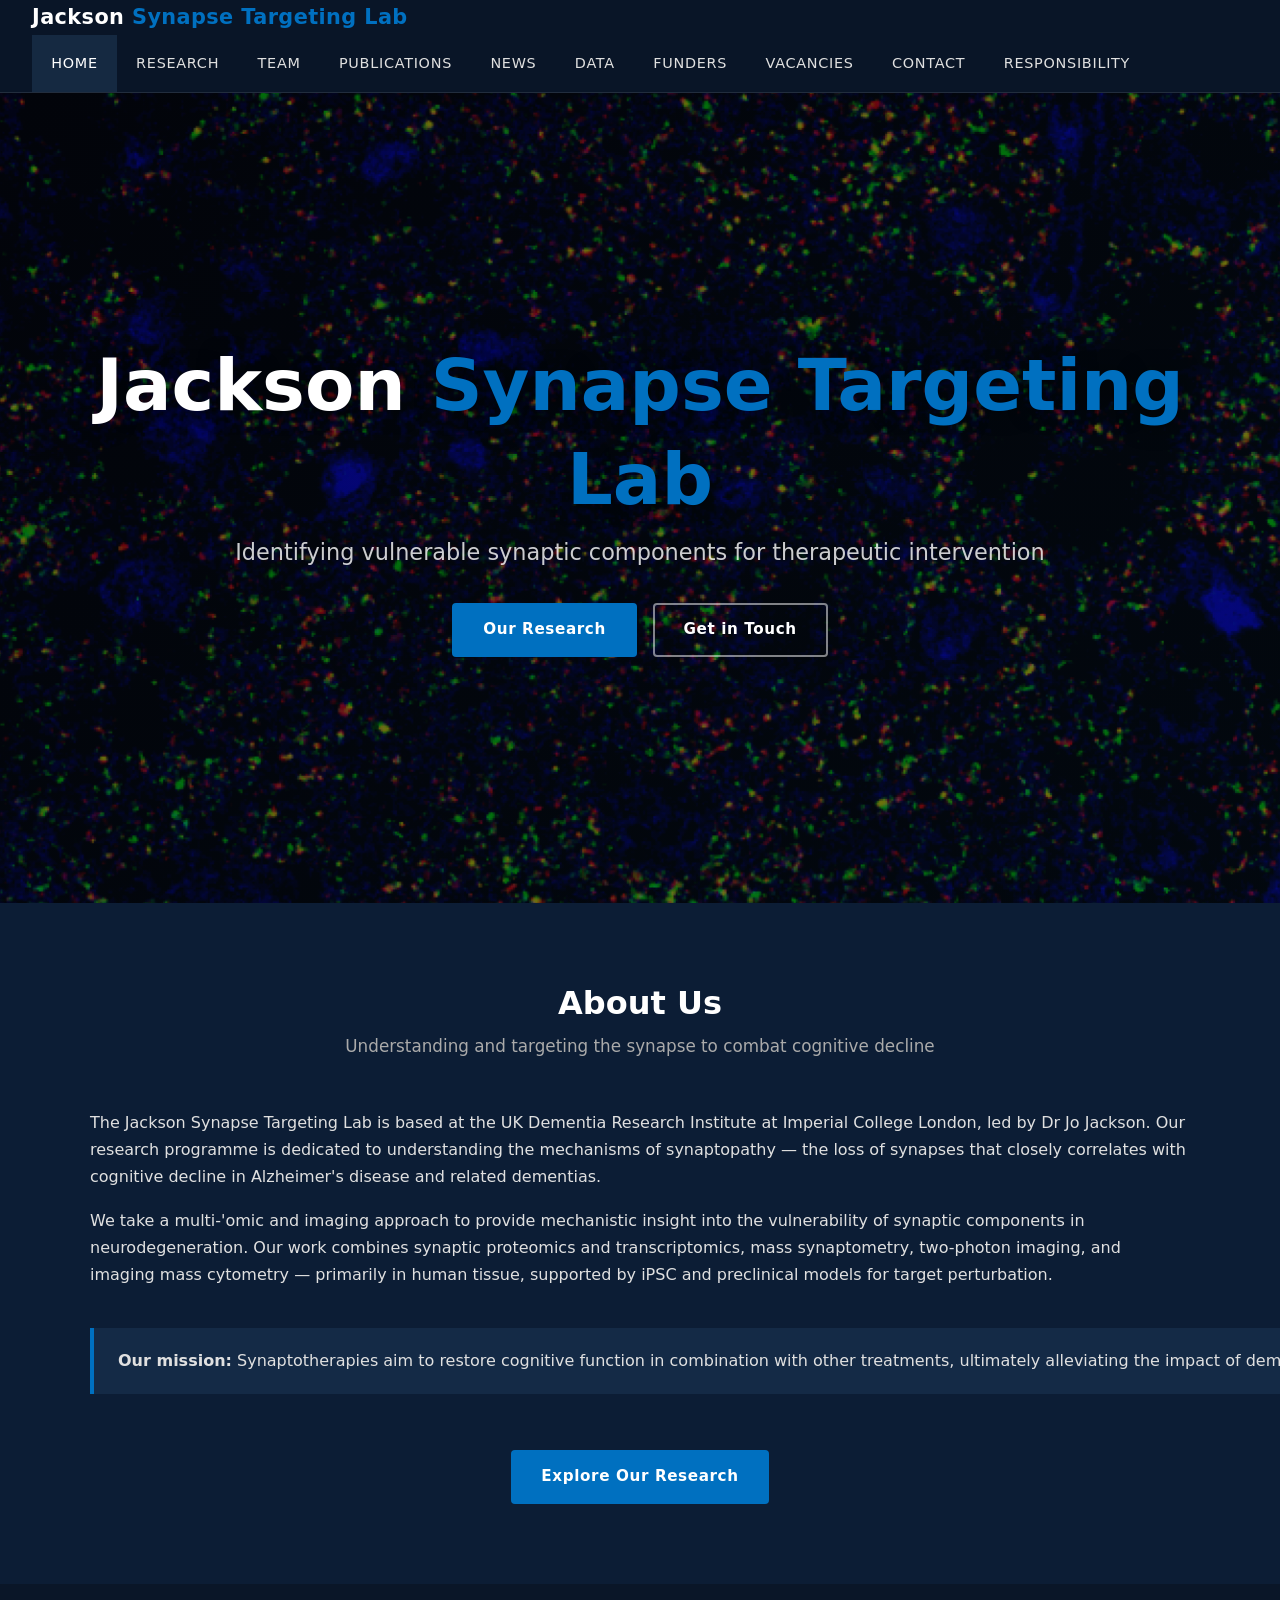
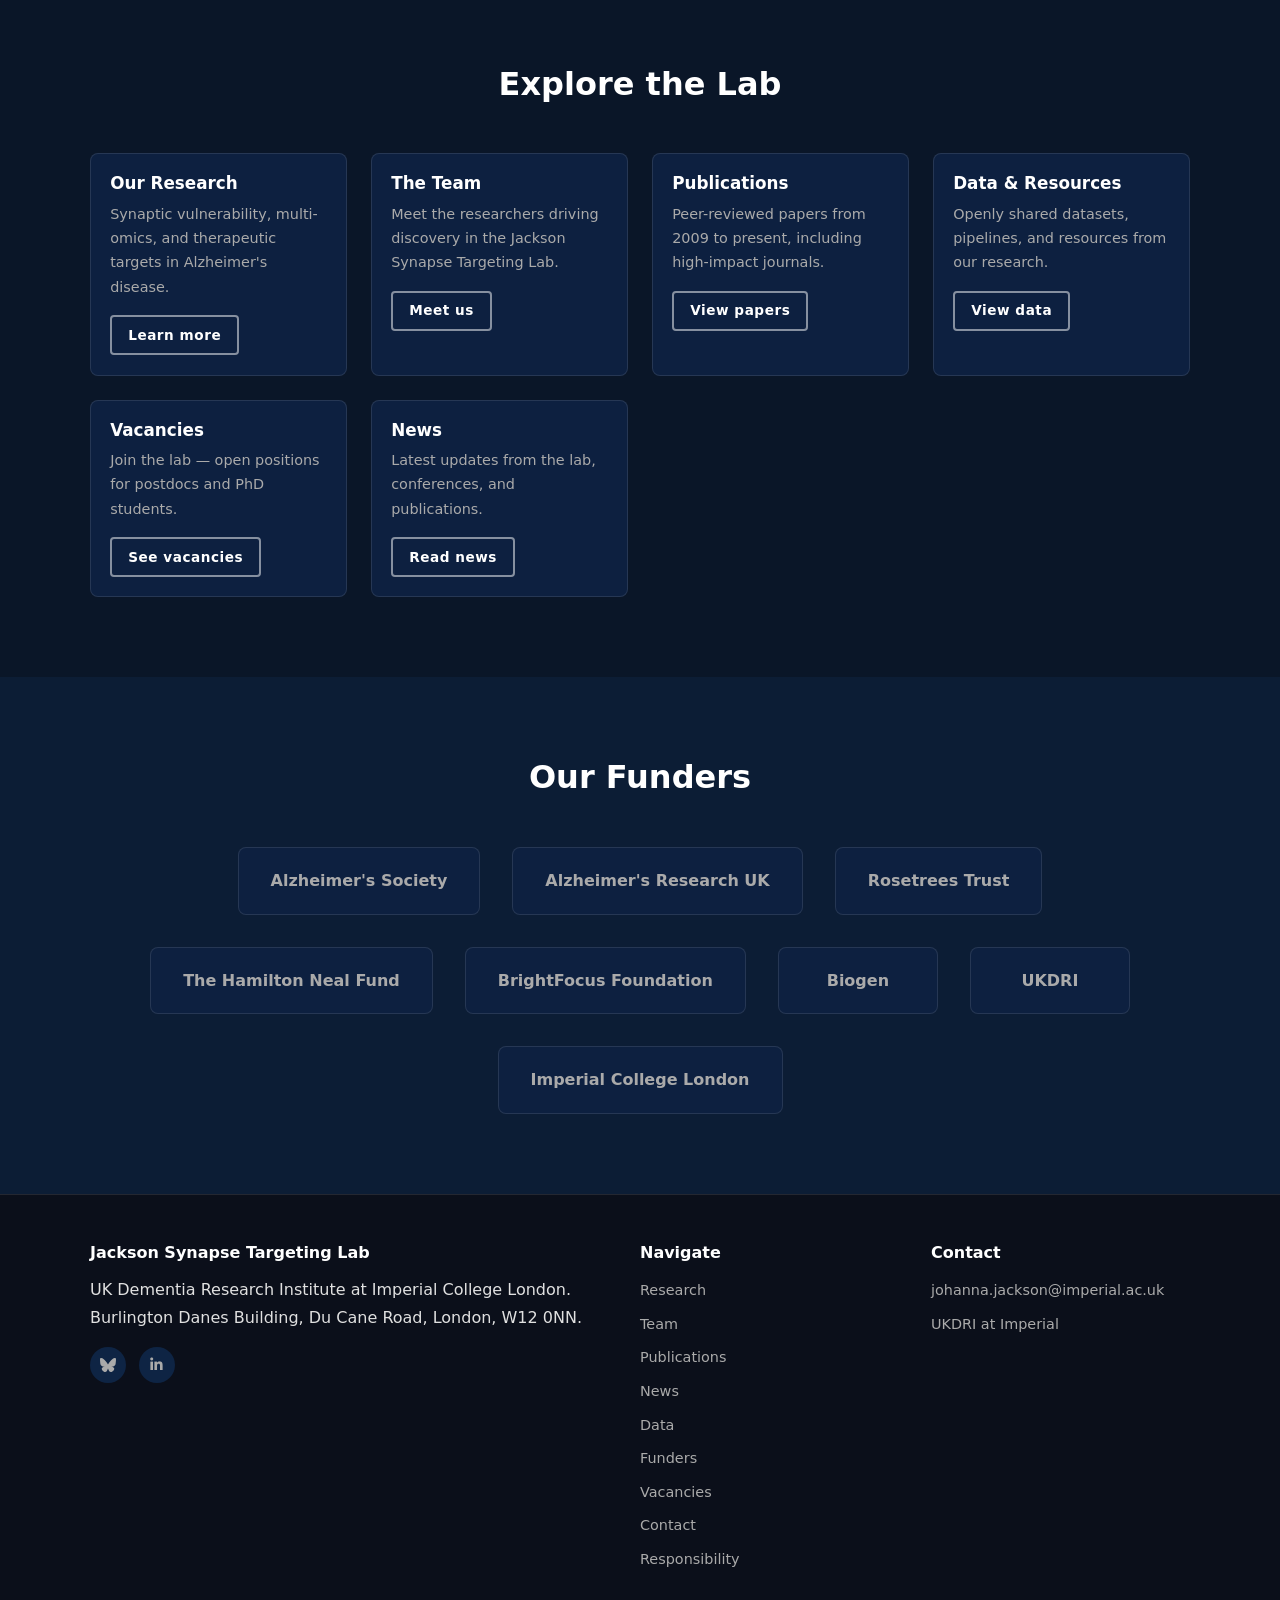
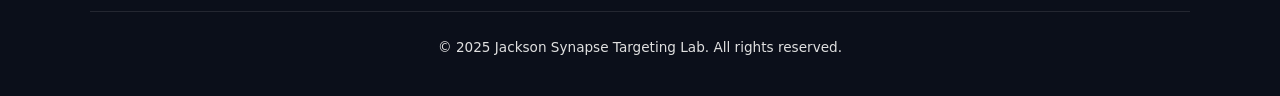
==== index.html @ 175dd1e5 "Initial commit" ====
<!DOCTYPE html>
<html lang="en">
<head>
  <meta charset="UTF-8"/>
  <meta name="viewport" content="width=device-width, initial-scale=1"/>
  <title>Jackson Synapse Targeting Lab — Synapse Targeting in Neurodegeneration</title>
  <meta name="description" content="The Jackson Synapse Targeting Lab at UKDRI Imperial College London studies synaptic mechanisms in Alzheimer's disease and dementia."/>
  <link rel="stylesheet" href="assets/css/main.css"/>
  <link rel="stylesheet" href="https://cdnjs.cloudflare.com/ajax/libs/font-awesome/6.5.0/css/all.min.css"/>
</head>
<body>

<nav id="nav">
  <a href="index.html" class="nav-logo">Jackson <span>Synapse Targeting Lab</span></a>
  <button id="nav-toggle" aria-label="Menu"><i class="fas fa-bars"></i></button>
  <ul>
    <li><a href="index.html">Home</a></li>
    <li><a href="research.html">Research</a></li>
    <li><a href="team.html">Team</a></li>
    <li><a href="publications.html">Publications</a></li>
    <li><a href="news.html">News</a></li>
    <li><a href="data.html">Data</a></li>
    <li><a href="funding.html">Funders</a></li>
    <li><a href="vacancies.html">Vacancies</a></li>
    <li><a href="contact.html">Contact</a></li>
    <li><a href="responsibility.html">Responsibility</a></li>
  </ul>
</nav>

<section id="hero">
  <h1>Jackson <span>Synapse Targeting Lab</span></h1>
  <p class="subtitle">Identifying vulnerable synaptic components for therapeutic intervention</p>
  <div class="btn-group">
    <a href="research.html" class="btn btn-primary">Our Research</a>
    <a href="contact.html" class="btn btn-outline">Get in Touch</a>
  </div>
</section>

<div class="wrapper wrapper-mid">
  <div class="container">
    <div class="section-header">
      <h2>About Us</h2>
      <p>Understanding and targeting the synapse to combat cognitive decline</p>
    </div>
    <p>The Jackson Synapse Targeting Lab is based at the UK Dementia Research Institute at Imperial College London, led by Dr Jo Jackson. Our research programme is dedicated to understanding the mechanisms of synaptopathy — the loss of synapses that closely correlates with cognitive decline in Alzheimer's disease and related dementias.</p>
    <p>We take a multi-'omic and imaging approach to provide mechanistic insight into the vulnerability of synaptic components in neurodegeneration. Our work combines synaptic proteomics and transcriptomics, mass synaptometry, two-photon imaging, and imaging mass cytometry — primarily in human tissue, supported by iPSC and preclinical models for target perturbation.</p>
    <div class="highlight-box" style="display:inline-block; white-space:nowrap;">
      <strong>Our mission:</strong> Synaptotherapies aim to restore cognitive function in combination with other treatments, ultimately alleviating the impact of dementia on society.
    </div>
    <div class="text-center mt-2">
      <a href="research.html" class="btn btn-primary">Explore Our Research</a>
    </div>
  </div>
</div>

<div class="wrapper wrapper-dark">
  <div class="container">
    <div class="section-header">
      <h2>Explore the Lab</h2>
    </div>
    <div class="card-grid">
      <div class="card">
        <div class="card-body">
          <h3>Our Research</h3>
          <p>Synaptic vulnerability, multi-omics, and therapeutic targets in Alzheimer's disease.</p>
          <a href="research.html" class="btn btn-outline" style="margin-top:1rem; font-size:0.85rem; padding:0.4rem 1rem;">Learn more</a>
        </div>
      </div>
      <div class="card">
        <div class="card-body">
          <h3>The Team</h3>
          <p>Meet the researchers driving discovery in the Jackson Synapse Targeting Lab.</p>
          <a href="team.html" class="btn btn-outline" style="margin-top:1rem; font-size:0.85rem; padding:0.4rem 1rem;">Meet us</a>
        </div>
      </div>
      <div class="card">
        <div class="card-body">
          <h3>Publications</h3>
          <p>Peer-reviewed papers from 2009 to present, including high-impact journals.</p>
          <a href="publications.html" class="btn btn-outline" style="margin-top:1rem; font-size:0.85rem; padding:0.4rem 1rem;">View papers</a>
        </div>
      </div>
      <div class="card">
        <div class="card-body">
          <h3>Data &amp; Resources</h3>
          <p>Openly shared datasets, pipelines, and resources from our research.</p>
          <a href="data.html" class="btn btn-outline" style="margin-top:1rem; font-size:0.85rem; padding:0.4rem 1rem;">View data</a>
        </div>
      </div>
      <div class="card">
        <div class="card-body">
          <h3>Vacancies</h3>
          <p>Join the lab — open positions for postdocs and PhD students.</p>
          <a href="vacancies.html" class="btn btn-outline" style="margin-top:1rem; font-size:0.85rem; padding:0.4rem 1rem;">See vacancies</a>
        </div>
      </div>
      <div class="card">
        <div class="card-body">
          <h3>News</h3>
          <p>Latest updates from the lab, conferences, and publications.</p>
          <a href="news.html" class="btn btn-outline" style="margin-top:1rem; font-size:0.85rem; padding:0.4rem 1rem;">Read news</a>
        </div>
      </div>
    </div>
  </div>
</div>

<div class="wrapper wrapper-mid">
  <div class="container">
    <div class="section-header">
      <h2>Our Funders</h2>
    </div>
    <div class="funder-grid">
      <div class="funder-badge">Alzheimer's Society</div>
      <div class="funder-badge">Alzheimer's Research UK</div>
      <div class="funder-badge">Rosetrees Trust</div>
      <div class="funder-badge">The Hamilton Neal Fund</div>
      <div class="funder-badge">BrightFocus Foundation</div>
      <div class="funder-badge">Biogen</div>
      <div class="funder-badge">UKDRI</div>
      <div class="funder-badge">Imperial College London</div>
    </div>
  </div>
</div>

<div id="footer">
  <div class="footer-inner">
    <div class="footer-grid">
      <div>
        <h4>Jackson Synapse Targeting Lab</h4>
        <p>UK Dementia Research Institute at Imperial College London.<br/>Burlington Danes Building, Du Cane Road, London, W12 0NN.</p>
        <div class="social-icons">
          <a href="https://bsky.app/profile/jojacksonhere.bsky.social" target="_blank" title="Bluesky">
            <svg xmlns="http://www.w3.org/2000/svg" viewBox="0 0 568 501" width="16" height="16" fill="currentColor"><path d="M123.121 33.664C188.241 82.553 258.281 181.68 284 234.873c25.719-53.192 95.759-152.32 160.879-201.208C491.866-1.611 568-28.906 568 57.947c0 17.346-9.945 145.713-15.778 166.555-20.275 72.453-94.155 90.933-159.875 79.748C507.222 323.8 536.444 388.56 473.333 453.32c-119.86 122.992-172.272-30.876-185.702-70.281-2.462-7.227-3.614-10.608-3.631-7.733-.017-2.875-1.169.506-3.631 7.733C266.939 422.444 214.527 576.312 94.667 453.32 31.556 388.56 60.778 323.8 175.653 304.25c-65.72 11.185-139.6-7.295-159.875-79.748C9.945 203.66 0 75.293 0 57.947 0-28.906 76.134-1.611 123.121 33.664Z"/></svg>
          </a>
          <a href="https://www.linkedin.com/in/johannajackson/" target="_blank" title="LinkedIn"><i class="fab fa-linkedin-in"></i></a>
        </div>
      </div>
      <div>
        <h4>Navigate</h4>
        <ul>
          <li><a href="research.html">Research</a></li>
          <li><a href="team.html">Team</a></li>
          <li><a href="publications.html">Publications</a></li>
          <li><a href="news.html">News</a></li>
          <li><a href="data.html">Data</a></li>
          <li><a href="funding.html">Funders</a></li>
          <li><a href="vacancies.html">Vacancies</a></li>
          <li><a href="contact.html">Contact</a></li>
          <li><a href="responsibility.html">Responsibility</a></li>
        </ul>
      </div>
      <div>
        <h4>Contact</h4>
        <ul>
          <li><a href="mailto:johanna.jackson@imperial.ac.uk">johanna.jackson@imperial.ac.uk</a></li>
          <li><a href="https://www.imperial.ac.uk/dementia-research-institute" target="_blank">UKDRI at Imperial</a></li>
        </ul>
      </div>
    </div>
    <div class="footer-bottom"><p>&copy; 2025 Jackson Synapse Targeting Lab. All rights reserved.</p></div>
  </div>
</div>

<script src="assets/js/main.js"></script>
</body>
</html>
---- assets/css/main.css ----
/* Jackson Lab - Main CSS (Helios theme inspired) */

/* Reset & Base */
*, *::before, *::after { box-sizing: border-box; margin: 0; padding: 0; }

:root {
  --accent: #0070c0;
  --accent-dark: #005a9e;
  --bg-dark: #0a1628;
  --bg-mid: #0c1d35;
  --bg-light: #0e2444;
  --text: #e0e0e0;
  --text-muted: #aaa;
  --white: #ffffff;
  --card-bg: #0d2040;
  --border: rgba(255,255,255,0.1);
}

html { scroll-behavior: smooth; }

body {
  font-family: 'Segoe UI', system-ui, -apple-system, sans-serif;
  background: var(--bg-dark);
  color: var(--text);
  line-height: 1.7;
  font-size: 16px;
}

a { color: var(--accent); text-decoration: none; transition: color 0.2s; }
a:hover { color: var(--white); }

h1,h2,h3,h4,h5 { font-weight: 600; line-height: 1.3; color: var(--white); }
h1 { font-size: 2.8rem; }
h2 { font-size: 2rem; }
h3 { font-size: 1.4rem; }
p { margin-bottom: 1em; color: var(--text); }

/* ──────────────────────────────────────────
   NAVBAR
────────────────────────────────────────── */
#header {
  position: relative;
  z-index: 100;
}

nav#nav {
  background: rgba(10,22,40,0.97);
  backdrop-filter: blur(8px);
  border-bottom: 1px solid var(--border);
  position: sticky;
  top: 0;
  z-index: 200;
  padding: 0 2rem;
}

nav#nav ul { list-style: none; display: flex; align-items: center; gap: 0; margin: 0; }
nav#nav > ul > li { position: relative; }
nav#nav > ul > li > a {
  display: block;
  padding: 1rem 1.2rem;
  color: var(--text);
  font-weight: 500;
  font-size: 0.9rem;
  letter-spacing: 0.05em;
  text-transform: uppercase;
  transition: color 0.2s, background 0.2s;
}
nav#nav > ul > li > a:hover,
nav#nav > ul > li.active > a { color: var(--white); background: rgba(91,155,213,0.15); }

/* dropdown */
nav#nav ul ul {
  display: none;
  position: absolute;
  top: 100%;
  left: 0;
  background: var(--bg-light);
  min-width: 200px;
  border: 1px solid var(--border);
  border-radius: 0 0 6px 6px;
  box-shadow: 0 8px 24px rgba(0,0,0,0.4);
  flex-direction: column;
}
nav#nav ul ul li a {
  display: block;
  padding: 0.7rem 1.2rem;
  color: var(--text);
  font-size: 0.9rem;
  transition: background 0.2s, color 0.2s;
}
nav#nav ul ul li a:hover { background: rgba(91,155,213,0.2); color: var(--white); }
nav#nav > ul > li:hover > ul { display: flex; }

.nav-logo {
  font-size: 1.3rem;
  font-weight: 700;
  color: var(--white) !important;
  letter-spacing: 0.02em;
  margin-right: 1rem;
  text-transform: none !important;
  white-space: nowrap;
}
.nav-logo span { color: var(--accent); }

/* hamburger */
#nav-toggle { display: none; cursor: pointer; padding: 1rem; background: none; border: none; color: var(--white); font-size: 1.4rem; }

/* ──────────────────────────────────────────
   HERO
────────────────────────────────────────── */
#hero {
  min-height: 90vh;
  background:
    linear-gradient(135deg, rgba(10,20,50,0.20) 0%, rgba(15,52,96,0.15) 100%),
    url('../../SV2A2.png') center/cover no-repeat;
  display: flex;
  flex-direction: column;
  align-items: center;
  justify-content: center;
  text-align: center;
  padding: 4rem 2rem;
}

#hero h1 {
  font-size: clamp(2.2rem, 6vw, 4.5rem);
  color: var(--white);
  margin-bottom: 0.4rem;
  text-shadow: 0 2px 20px rgba(0,0,0,0.5);
}
#hero h1 span { color: var(--accent); }
#hero .subtitle {
  font-size: clamp(1rem, 2.5vw, 1.4rem);
  color: rgba(255,255,255,0.8);
  margin-bottom: 2rem;
  max-width: 900px;
  white-space: nowrap;
}
#hero .btn-group { display: flex; gap: 1rem; flex-wrap: wrap; justify-content: center; }

/* ──────────────────────────────────────────
   BUTTONS
────────────────────────────────────────── */
.btn {
  display: inline-block;
  padding: 0.75rem 1.8rem;
  border-radius: 4px;
  font-weight: 600;
  font-size: 0.95rem;
  letter-spacing: 0.04em;
  transition: all 0.25s;
  cursor: pointer;
  border: 2px solid transparent;
}
.btn-primary { background: var(--accent); color: var(--white); }
.btn-primary:hover { background: var(--accent-dark); color: var(--white); transform: translateY(-2px); box-shadow: 0 6px 20px rgba(91,155,213,0.4); }
.btn-outline { background: transparent; color: var(--white); border-color: rgba(255,255,255,0.5); }
.btn-outline:hover { background: rgba(255,255,255,0.1); color: var(--white); transform: translateY(-2px); }

/* ──────────────────────────────────────────
   SECTIONS
────────────────────────────────────────── */
section.wrapper, div.wrapper { padding: 5rem 2rem; }
.wrapper-dark { background: var(--bg-dark); }
.wrapper-mid  { background: var(--bg-mid); }
.wrapper-light { background: var(--bg-light); }
.wrapper-card { background: var(--card-bg); }

.container { max-width: 1100px; margin: 0 auto; }
.section-header { text-align: center; margin-bottom: 3rem; }
.section-header h2 { margin-bottom: 0.5rem; }
.section-header p { color: var(--text-muted); font-size: 1.05rem; }

/* ──────────────────────────────────────────
   CAROUSEL / CARDS
────────────────────────────────────────── */
.card-grid {
  display: grid;
  grid-template-columns: repeat(auto-fill, minmax(240px, 1fr));
  gap: 1.5rem;
}

.card {
  background: var(--card-bg);
  border: 1px solid var(--border);
  border-radius: 8px;
  overflow: hidden;
  transition: transform 0.25s, box-shadow 0.25s;
}
.card:hover { transform: translateY(-6px); box-shadow: 0 12px 32px rgba(0,0,0,0.4); }
.card img { width: 100%; height: 180px; object-fit: cover; display: block; }
.card-body { padding: 1.2rem; }
.card-body h3 { font-size: 1.05rem; margin-bottom: 0.4rem; }
.card-body p { font-size: 0.9rem; color: var(--text-muted); margin: 0; }

/* ──────────────────────────────────────────
   RESEARCH ITEMS
────────────────────────────────────────── */
.research-item {
  display: grid;
  grid-template-columns: 1fr 2fr;
  gap: 2rem;
  align-items: start;
  margin-bottom: 3rem;
  padding-bottom: 3rem;
  border-bottom: 1px solid var(--border);
}
.research-item:last-child { border-bottom: none; }
.research-item img {
  width: 100%;
  border-radius: 8px;
  border: 1px solid var(--border);
  object-fit: cover;
  aspect-ratio: 4/3;
  background: var(--bg-light);
}
.research-item h3 { margin-bottom: 0.8rem; font-size: 1.3rem; }

/* ──────────────────────────────────────────
   TEAM
────────────────────────────────────────── */
.team-grid {
  display: grid;
  grid-template-columns: repeat(auto-fill, minmax(200px, 1fr));
  gap: 2rem;
}
.team-card { text-align: center; }
.team-card .avatar {
  width: 130px;
  height: 130px;
  border-radius: 50%;
  object-fit: cover;
  margin: 0 auto 1rem;
  display: block;
  border: 3px solid var(--accent);
  background: var(--bg-light);
}
.team-card h3 { font-size: 1.05rem; margin-bottom: 0.2rem; }
.team-card p { font-size: 0.85rem; color: var(--text-muted); margin: 0; }

/* ──────────────────────────────────────────
   PUBLICATIONS
────────────────────────────────────────── */
.pub-list { list-style: none; }
.pub-list li {
  padding: 1.2rem 0;
  border-bottom: 1px solid var(--border);
  font-size: 0.95rem;
}
.pub-list li:last-child { border-bottom: none; }
.pub-list .pub-title { font-weight: 600; color: var(--white); display: block; margin-bottom: 0.25rem; }
.pub-list .pub-authors { color: var(--text-muted); font-size: 0.9rem; }
.pub-list .pub-journal { color: var(--accent); font-style: italic; font-size: 0.9rem; }
.pub-list .pub-year { display: inline-block; background: var(--bg-light); color: var(--accent); padding: 0.1rem 0.5rem; border-radius: 3px; font-size: 0.8rem; margin-left: 0.5rem; }

/* ──────────────────────────────────────────
   NEWS
────────────────────────────────────────── */
.news-grid {
  display: grid;
  grid-template-columns: repeat(auto-fill, minmax(300px, 1fr));
  gap: 1.5rem;
}
.news-card {
  background: var(--card-bg);
  border: 1px solid var(--border);
  border-radius: 8px;
  padding: 1.5rem;
  transition: transform 0.25s;
}
.news-card:hover { transform: translateY(-4px); }
.news-card .news-date { font-size: 0.8rem; color: var(--accent); font-weight: 600; text-transform: uppercase; letter-spacing: 0.08em; margin-bottom: 0.5rem; }
.news-card h3 { font-size: 1.1rem; margin-bottom: 0.5rem; }
.news-card p { font-size: 0.9rem; color: var(--text-muted); margin: 0; }

/* ──────────────────────────────────────────
   VACANCIES
────────────────────────────────────────── */
.vacancy-card {
  background: var(--card-bg);
  border: 1px solid var(--border);
  border-radius: 8px;
  padding: 2rem;
  margin-bottom: 1.5rem;
}
.vacancy-card h3 { margin-bottom: 0.5rem; }
.vacancy-card .tag {
  display: inline-block;
  background: rgba(91,155,213,0.2);
  color: var(--accent);
  padding: 0.2rem 0.7rem;
  border-radius: 20px;
  font-size: 0.8rem;
  margin-right: 0.5rem;
  margin-bottom: 1rem;
}

/* ──────────────────────────────────────────
   CONTACT
────────────────────────────────────────── */
.contact-grid {
  display: grid;
  grid-template-columns: 1fr 1fr;
  gap: 3rem;
  align-items: start;
}
.contact-info h3 { margin-bottom: 1rem; }
.contact-info p { color: var(--text-muted); }
.contact-detail { display: flex; align-items: flex-start; gap: 0.8rem; margin-bottom: 1rem; }
.contact-detail .icon { color: var(--accent); font-size: 1.2rem; margin-top: 0.1rem; flex-shrink: 0; }

form .field { margin-bottom: 1.2rem; }
form label { display: block; font-size: 0.9rem; color: var(--text-muted); margin-bottom: 0.3rem; }
form input, form textarea, form select {
  width: 100%;
  padding: 0.75rem 1rem;
  background: rgba(255,255,255,0.05);
  border: 1px solid var(--border);
  border-radius: 4px;
  color: var(--white);
  font-size: 0.95rem;
  font-family: inherit;
  transition: border-color 0.2s;
}
form input:focus, form textarea:focus {
  outline: none;
  border-color: var(--accent);
  background: rgba(91,155,213,0.07);
}
form textarea { resize: vertical; min-height: 130px; }

/* ──────────────────────────────────────────
   FOOTER
────────────────────────────────────────── */
#footer {
  background: #0b0f1a;
  border-top: 1px solid var(--border);
  padding: 3rem 2rem 1.5rem;
  color: var(--text-muted);
}
#footer .footer-inner { max-width: 1100px; margin: 0 auto; }
#footer .footer-grid {
  display: grid;
  grid-template-columns: 2fr 1fr 1fr;
  gap: 2rem;
  margin-bottom: 2rem;
}
#footer h4 { color: var(--white); margin-bottom: 0.8rem; font-size: 1rem; }
#footer ul { list-style: none; }
#footer ul li { margin-bottom: 0.4rem; }
#footer ul li a { color: var(--text-muted); font-size: 0.9rem; }
#footer ul li a:hover { color: var(--accent); }
.footer-bottom {
  border-top: 1px solid var(--border);
  padding-top: 1.5rem;
  text-align: center;
  font-size: 0.85rem;
}

/* Social icons */
.social-icons { display: flex; gap: 0.8rem; margin-top: 0.8rem; }
.social-icons a {
  width: 36px; height: 36px;
  border-radius: 50%;
  background: var(--bg-light);
  display: flex; align-items: center; justify-content: center;
  color: var(--text-muted);
  font-size: 0.9rem;
  transition: background 0.2s, color 0.2s;
}
.social-icons a:hover { background: var(--accent); color: var(--white); }

/* ──────────────────────────────────────────
   PAGE HERO (inner pages)
────────────────────────────────────────── */
.page-hero {
  background: linear-gradient(135deg, var(--bg-mid), var(--bg-light));
  padding: 4rem 2rem;
  text-align: center;
  border-bottom: 1px solid var(--border);
}
.page-hero h1 { font-size: clamp(1.8rem, 4vw, 3rem); margin-bottom: 0.5rem; }
.page-hero p { color: var(--text-muted); font-size: 1.05rem; max-width: 600px; margin: 0 auto; }

/* ──────────────────────────────────────────
   TIMELINE
────────────────────────────────────────── */
.timeline { position: relative; padding-left: 2rem; }
.timeline::before { content: ''; position: absolute; left: 0; top: 0; bottom: 0; width: 2px; background: var(--bg-light); }
.timeline-item { position: relative; margin-bottom: 2.5rem; padding-left: 1.5rem; }
.timeline-item::before {
  content: '';
  position: absolute;
  left: -2.15rem;
  top: 0.5rem;
  width: 12px; height: 12px;
  border-radius: 50%;
  background: var(--accent);
  border: 2px solid var(--bg-dark);
}
.timeline-year { font-size: 1.1rem; font-weight: 700; color: var(--accent); margin-bottom: 0.2rem; }
.timeline-item h3 { font-size: 1rem; margin-bottom: 0.3rem; }
.timeline-item p { font-size: 0.9rem; color: var(--text-muted); margin: 0; }

/* ──────────────────────────────────────────
   FUNDER LOGOS
────────────────────────────────────────── */
.funder-grid { display: flex; flex-wrap: wrap; gap: 2rem; align-items: center; justify-content: center; }
.funder-badge {
  background: var(--card-bg);
  border: 1px solid var(--border);
  border-radius: 8px;
  padding: 1.2rem 2rem;
  text-align: center;
  min-width: 160px;
  font-weight: 600;
  color: var(--text-muted);
}

/* ──────────────────────────────────────────
   UTILITIES
────────────────────────────────────────── */
.text-center { text-align: center; }
.text-accent { color: var(--accent); }
.mb-1 { margin-bottom: 1rem; }
.mb-2 { margin-bottom: 2rem; }
.mt-2 { margin-top: 2rem; }
.divider { border: none; border-top: 1px solid var(--border); margin: 2rem 0; }
.highlight-box {
  background: rgba(91,155,213,0.1);
  border-left: 4px solid var(--accent);
  padding: 1.2rem 1.5rem;
  border-radius: 0 6px 6px 0;
  margin: 1.5rem 0;
}

/* ──────────────────────────────────────────
   RESPONSIVE
────────────────────────────────────────── */
@media (max-width: 768px) {
  nav#nav > ul { display: none; flex-direction: column; width: 100%; }
  nav#nav > ul.open { display: flex; }
  nav#nav > ul > li > a { padding: 0.8rem 1rem; }
  nav#nav ul ul { position: static; box-shadow: none; border: none; border-left: 2px solid var(--accent); margin-left: 1rem; }
  nav#nav > ul > li:hover > ul { display: none; }
  nav#nav > ul > li.open > ul { display: flex; }
  #nav-toggle { display: block; }
  nav#nav { display: flex; align-items: center; justify-content: space-between; flex-wrap: wrap; }

  .research-item { grid-template-columns: 1fr; }
  .contact-grid { grid-template-columns: 1fr; }
  #footer .footer-grid { grid-template-columns: 1fr; }
  h1 { font-size: 2rem; }
}
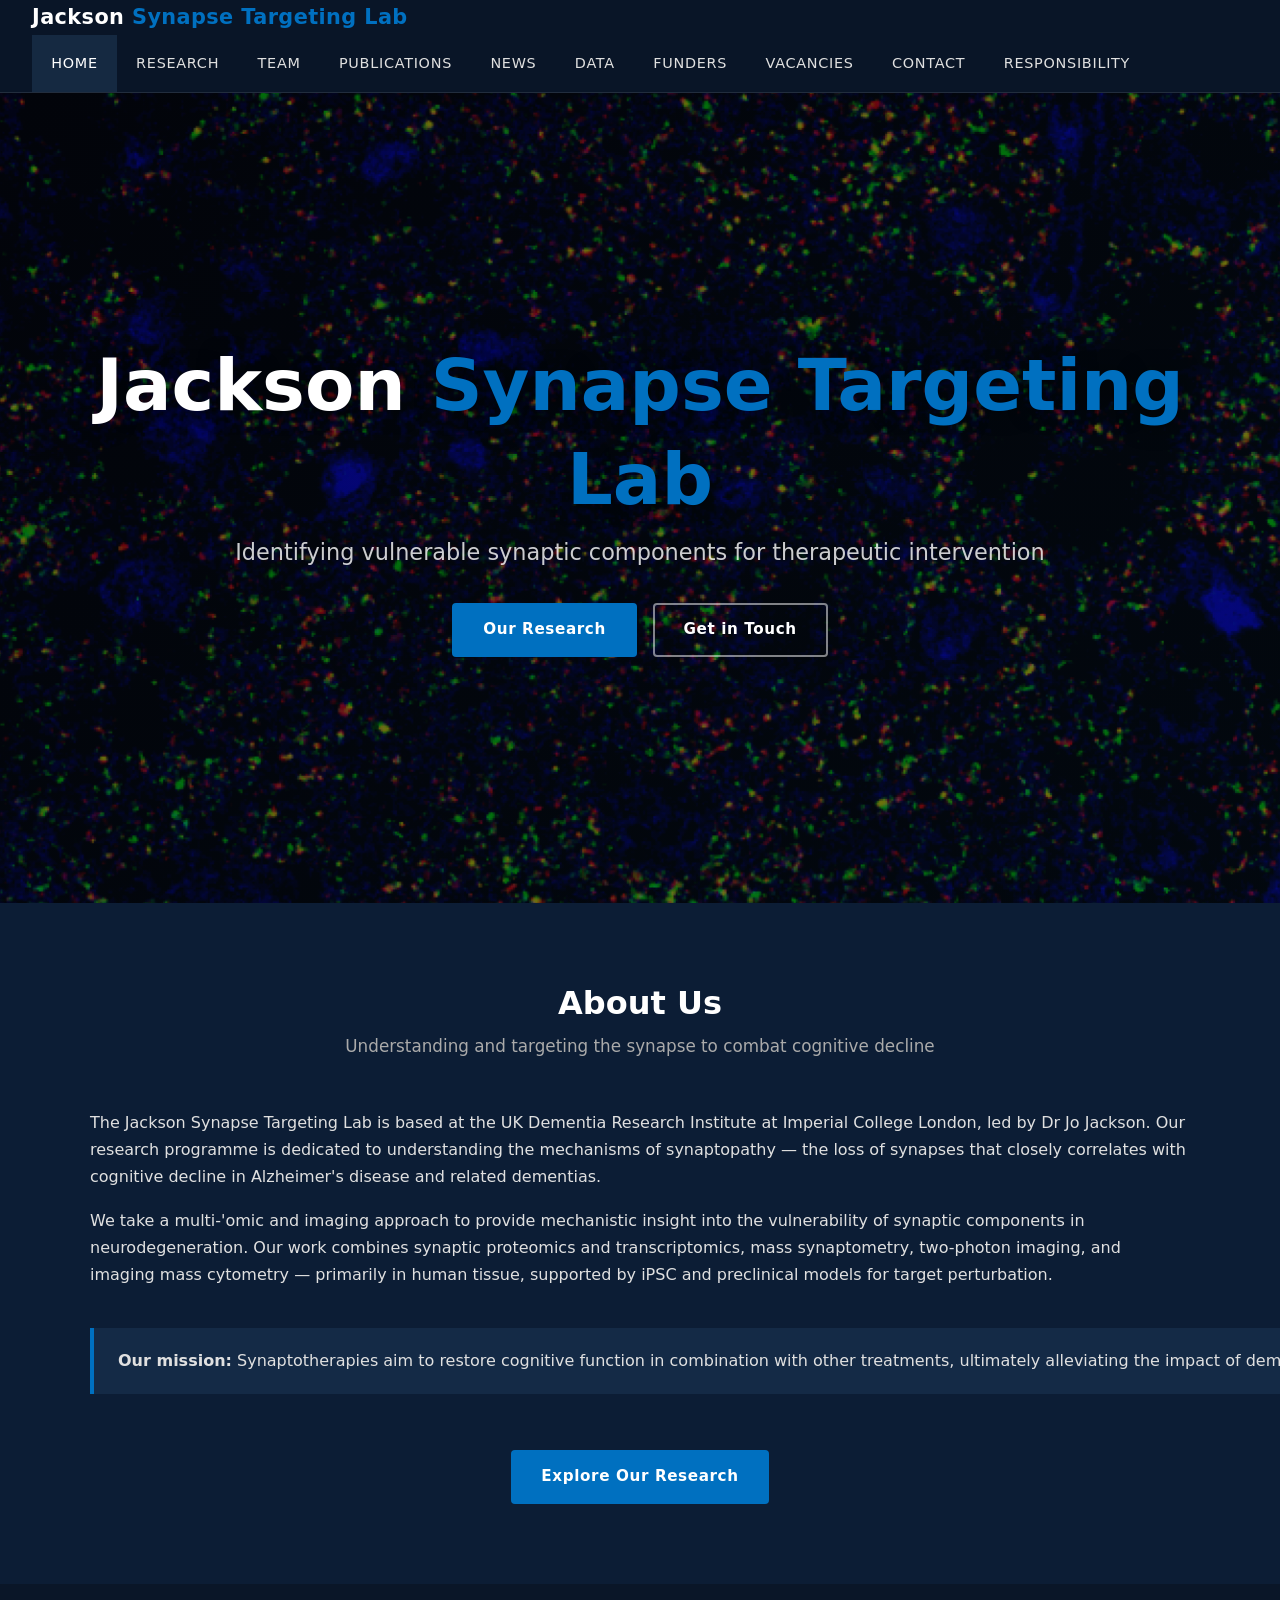
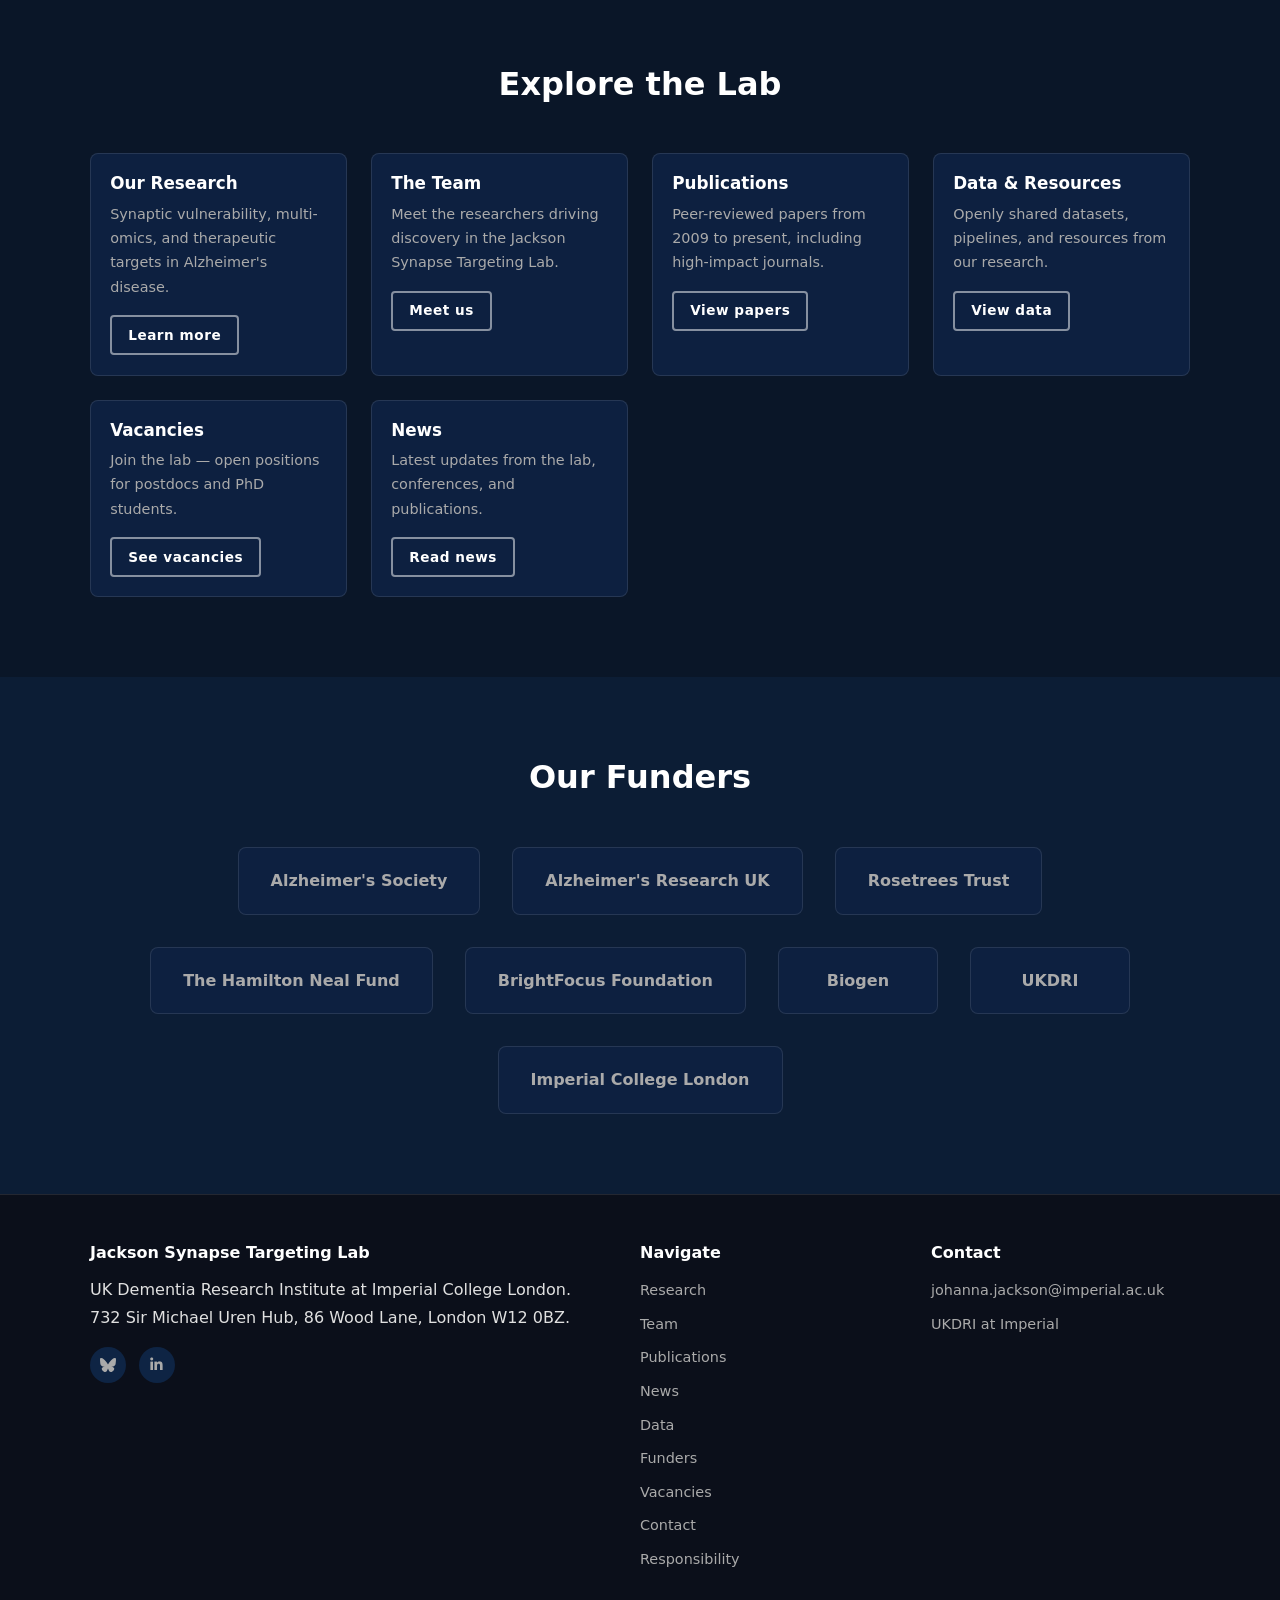
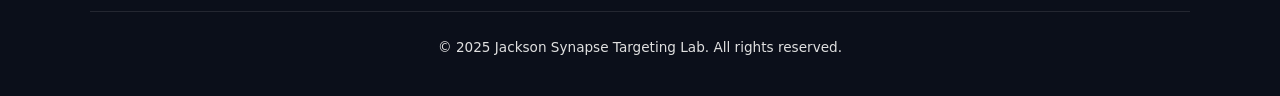
==== commit 74b78c19: "update address to 732 Sir Michael Uren Hub, 86 Wood Lane, London W12 0BZ" ====
--- a/index.html
+++ b/index.html
@@ -1,4 +1,4 @@
-<!DOCTYPE html>
+﻿<!DOCTYPE html>
 <html lang="en">
 <head>
   <meta charset="UTF-8"/>
@@ -128,7 +128,7 @@
     <div class="footer-grid">
       <div>
         <h4>Jackson Synapse Targeting Lab</h4>
-        <p>UK Dementia Research Institute at Imperial College London.<br/>Burlington Danes Building, Du Cane Road, London, W12 0NN.</p>
+        <p>UK Dementia Research Institute at Imperial College London.<br/>732 Sir Michael Uren Hub, 86 Wood Lane, London W12 0BZ.</p>
         <div class="social-icons">
           <a href="https://bsky.app/profile/jojacksonhere.bsky.social" target="_blank" title="Bluesky">
             <svg xmlns="http://www.w3.org/2000/svg" viewBox="0 0 568 501" width="16" height="16" fill="currentColor"><path d="M123.121 33.664C188.241 82.553 258.281 181.68 284 234.873c25.719-53.192 95.759-152.32 160.879-201.208C491.866-1.611 568-28.906 568 57.947c0 17.346-9.945 145.713-15.778 166.555-20.275 72.453-94.155 90.933-159.875 79.748C507.222 323.8 536.444 388.56 473.333 453.32c-119.86 122.992-172.272-30.876-185.702-70.281-2.462-7.227-3.614-10.608-3.631-7.733-.017-2.875-1.169.506-3.631 7.733C266.939 422.444 214.527 576.312 94.667 453.32 31.556 388.56 60.778 323.8 175.653 304.25c-65.72 11.185-139.6-7.295-159.875-79.748C9.945 203.66 0 75.293 0 57.947 0-28.906 76.134-1.611 123.121 33.664Z"/></svg>
--- a/assets/css/main.css
+++ b/assets/css/main.css
@@ -380,6 +380,36 @@
 }
 .page-hero h1 { font-size: clamp(1.8rem, 4vw, 3rem); margin-bottom: 0.5rem; }
 .page-hero p { color: var(--text-muted); font-size: 1.05rem; max-width: 600px; margin: 0 auto; }
+
+/* ──────────────────────────────────────────
+   PAGE TOC
+────────────────────────────────────────── */
+.page-toc {
+  display: flex;
+  flex-wrap: wrap;
+  justify-content: center;
+  gap: 0.5rem 1rem;
+  padding: 0.9rem 1.2rem;
+  margin: 0 auto 0;
+  max-width: 860px;
+  list-style: none;
+}
+.page-toc li a {
+  font-size: 0.82rem;
+  color: var(--text-muted);
+  text-decoration: none;
+  text-transform: uppercase;
+  letter-spacing: 0.06em;
+  border-bottom: 1px solid transparent;
+  padding-bottom: 1px;
+  transition: color 0.2s, border-color 0.2s;
+}
+.page-toc li a:hover { color: var(--accent); border-color: var(--accent); }
+.page-toc li + li::before {
+  content: '·';
+  margin-right: 1rem;
+  color: var(--border);
+}
 
 /* ──────────────────────────────────────────
    TIMELINE
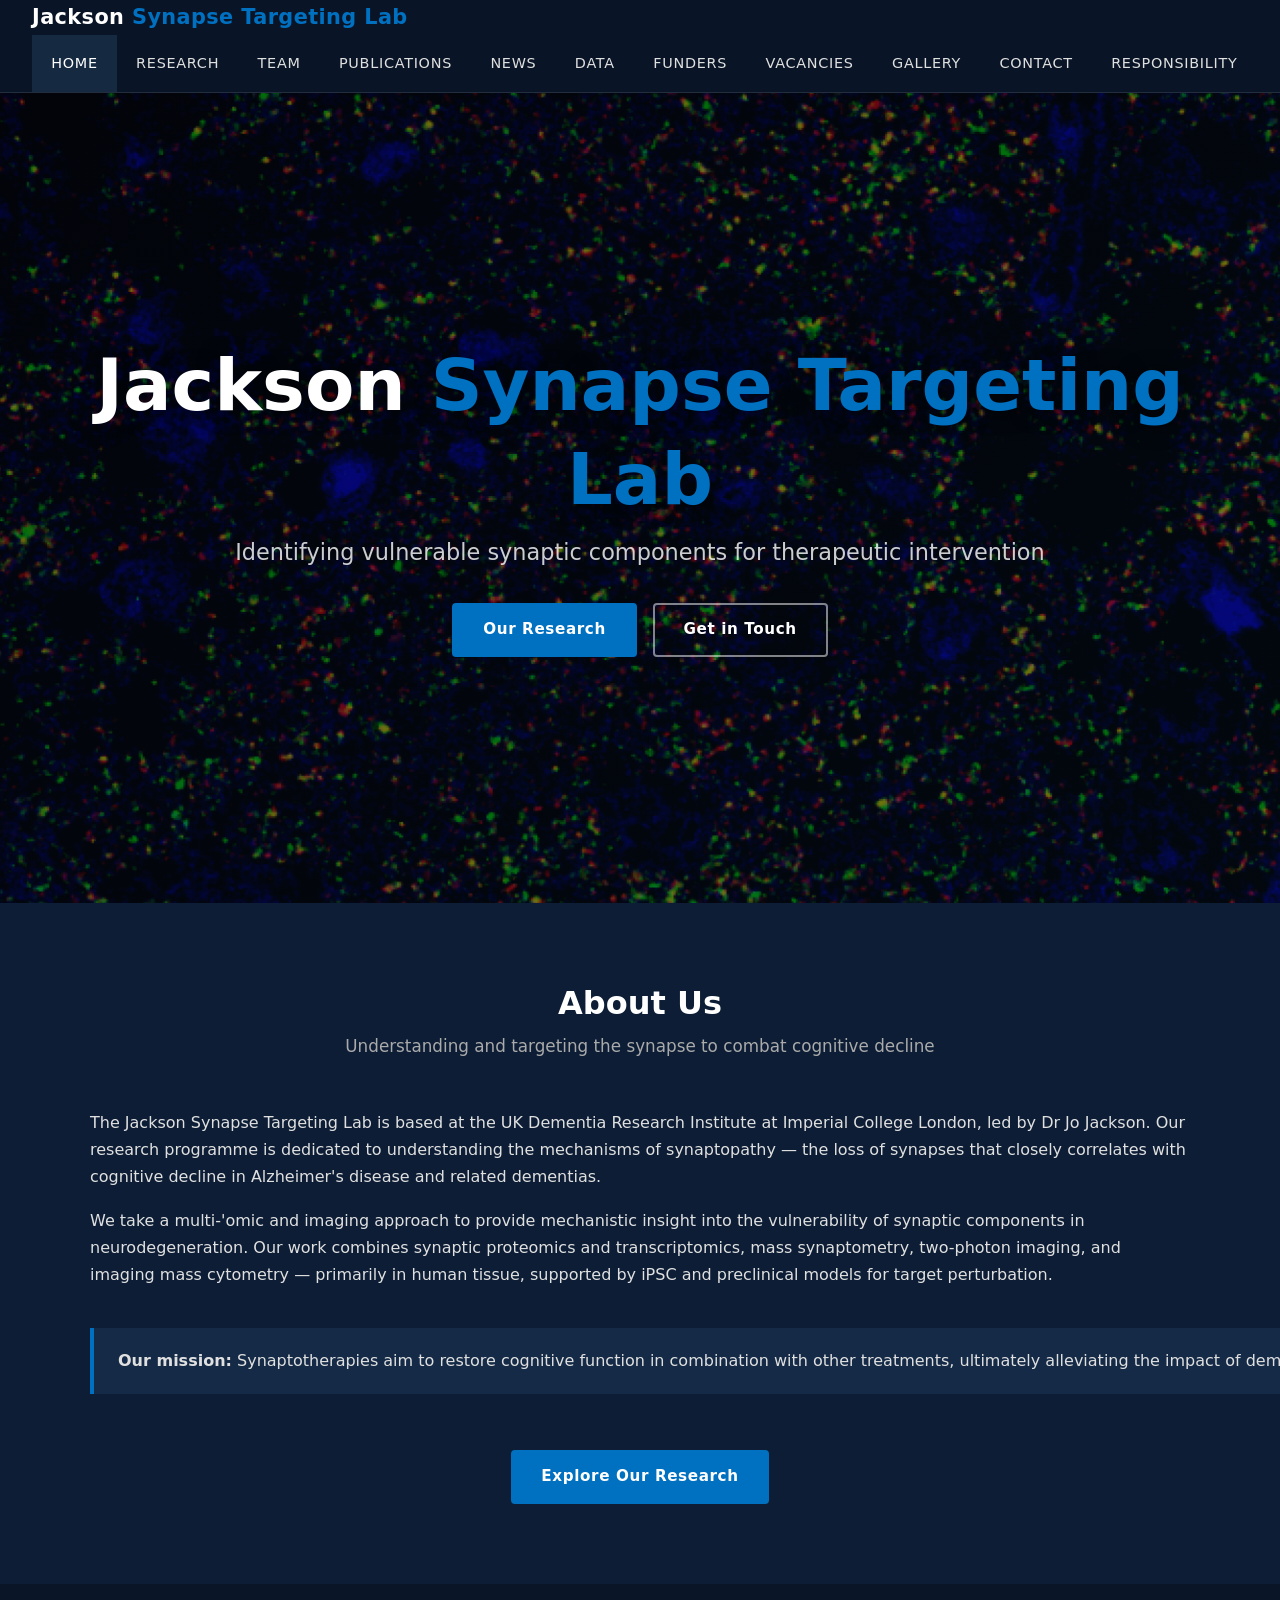
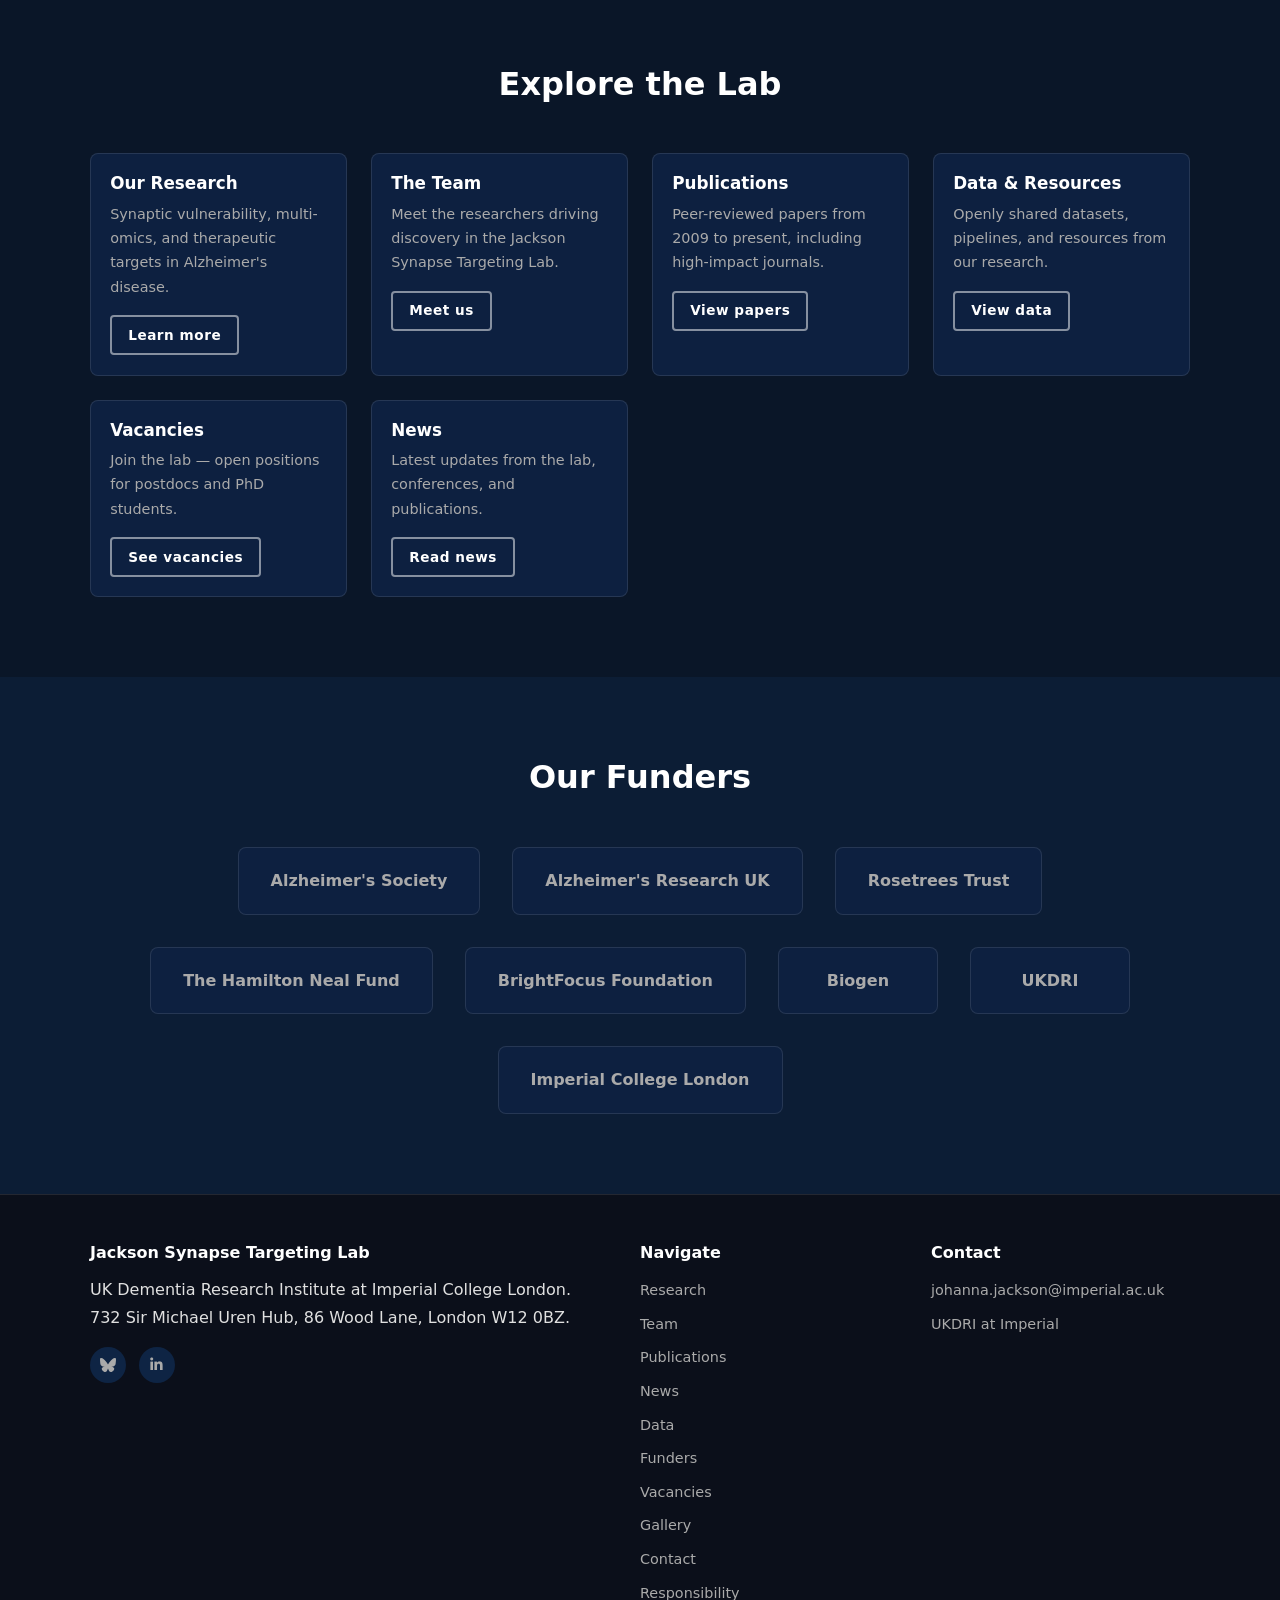
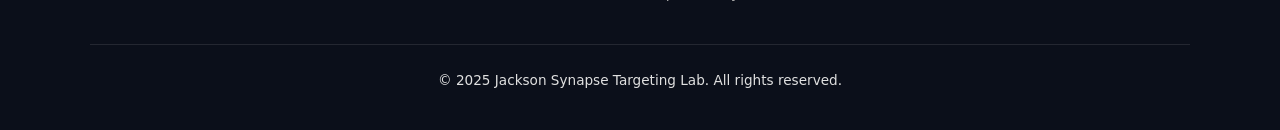
==== commit 64a2922b: "add gallery page with 4 scientific images and lightbox" ====
--- a/index.html
+++ b/index.html
@@ -22,6 +22,7 @@
     <li><a href="data.html">Data</a></li>
     <li><a href="funding.html">Funders</a></li>
     <li><a href="vacancies.html">Vacancies</a></li>
+    <li><a href="gallery.html">Gallery</a></li>
     <li><a href="contact.html">Contact</a></li>
     <li><a href="responsibility.html">Responsibility</a></li>
   </ul>
@@ -146,7 +147,8 @@
           <li><a href="data.html">Data</a></li>
           <li><a href="funding.html">Funders</a></li>
           <li><a href="vacancies.html">Vacancies</a></li>
-          <li><a href="contact.html">Contact</a></li>
+          <li><a href="gallery.html">Gallery</a></li>
+    <li><a href="contact.html">Contact</a></li>
           <li><a href="responsibility.html">Responsibility</a></li>
         </ul>
       </div>
